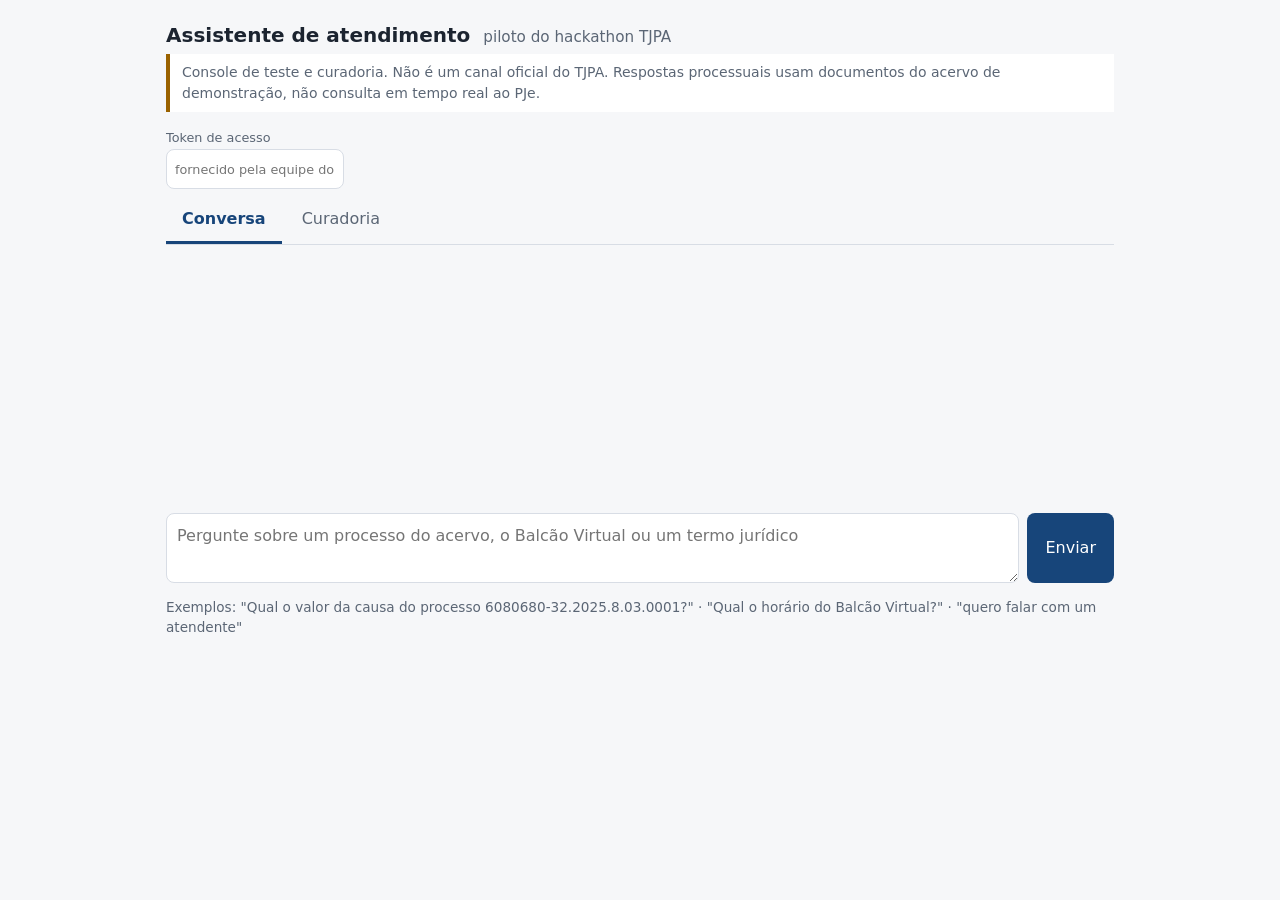
==== frontend/index.html @ 8da15c56 "feat(frontend): console de conversa e curadoria Co-Authored-By: Claude Sonnet 5.5 <noreply@anthropic" ====
<!doctype html>
<html lang="pt-BR">
<head>
  <meta charset="utf-8">
  <meta name="viewport" content="width=device-width, initial-scale=1">
  <title>Assistente TJPA - piloto</title>
  <link rel="stylesheet" href="styles.css">
</head>
<body>
  <header>
    <h1>Assistente de atendimento <span>piloto do hackathon TJPA</span></h1>
    <p class="notice">Console de teste e curadoria. Não é um canal oficial do TJPA. Respostas processuais usam documentos do acervo de demonstração, não consulta em tempo real ao PJe.</p>
    <p class="bar"><label>Token de acesso <input id="token" type="password" autocomplete="off" placeholder="fornecido pela equipe do piloto"></label></p>
    <nav role="tablist">
      <button role="tab" id="tab-chat" aria-selected="true">Conversa</button>
      <button role="tab" id="tab-cur" aria-selected="false">Curadoria</button>
    </nav>
  </header>

  <main>
    <section id="panel-chat">
      <ol id="log" aria-live="polite"></ol>
      <form id="chat-form">
        <label class="sr" for="msg">Mensagem</label>
        <textarea id="msg" rows="2" maxlength="1000" placeholder="Pergunte sobre um processo do acervo, o Balcão Virtual ou um termo jurídico" required></textarea>
        <button type="submit">Enviar</button>
      </form>
      <p class="hint">Exemplos: "Qual o valor da causa do processo 6080680-32.2025.8.03.0001?" · "Qual o horário do Balcão Virtual?" · "quero falar com um atendente"</p>
    </section>

    <section id="panel-cur" hidden>
      <div class="bar">
        <label>Domínio
          <select id="f-domain"><option value="">todos</option><option>processual</option><option>institucional</option><option>juridico</option></select>
        </label>
        <label>Estado
          <select id="f-state"><option value="">todos</option><option>pending_review</option><option>approved</option><option>rejected</option><option>needs_review</option><option>stale</option></select>
        </label>
        <label>Processo <input id="f-process" placeholder="0000000-00.0000.8.03.0000"></label>
        <button id="load" type="button">Carregar</button>
      </div>
      <p id="stats" class="hint"></p>
      <div class="table-wrap">
        <table>
          <thead><tr><th>Documento</th><th>Tipo</th><th>Estado</th><th>Motivo / origem</th><th>Ações</th></tr></thead>
          <tbody id="docs"></tbody>
        </table>
      </div>
      <p id="cur-msg" class="hint" role="status"></p>
    </section>
  </main>
  <script src="app.js"></script>
</body>
</html>
---- frontend/styles.css ----
:root {
  --bg: #f6f7f9; --card: #fff; --ink: #1c2430; --muted: #5b6675; --line: #d8dde5; --brand: #17457a; --ok: #1f7a4d; --warn: #9a6200; --bad: #b3261e;
  color-scheme: light dark;
}
@media (prefers-color-scheme: dark) {
  :root { --bg: #11161d; --card: #1a212b; --ink: #e8edf3; --muted: #9aa6b5; --line: #2c3644; --brand: #6aa6e8; --ok: #5fcf9a; --warn: #e0b04f; --bad: #ff8a80; }
}
* { box-sizing: border-box; }
body { margin: 0; font: 16px/1.5 system-ui, sans-serif; background: var(--bg); color: var(--ink); }
header, main { max-width: 980px; margin: 0 auto; padding: 0 16px; }
h1 { font-size: 1.25rem; margin: 20px 0 4px; } h1 span { color: var(--muted); font-weight: 400; font-size: .95rem; margin-left: 6px; }
.notice { margin: 0 0 12px; padding: 8px 12px; border-left: 4px solid var(--warn); background: var(--card); font-size: .875rem; color: var(--muted); }
nav { display: flex; gap: 4px; border-bottom: 1px solid var(--line); }
nav button { border: 0; background: none; color: var(--muted); padding: 10px 16px; cursor: pointer; border-bottom: 3px solid transparent; font: inherit; }
nav button[aria-selected="true"] { color: var(--brand); border-color: var(--brand); font-weight: 600; }
main { padding-top: 16px; padding-bottom: 32px; }
#log { list-style: none; margin: 0 0 12px; padding: 0; display: flex; flex-direction: column; gap: 10px; min-height: 240px; }
.msg { max-width: 88%; padding: 10px 14px; border-radius: 12px; background: var(--card); border: 1px solid var(--line); white-space: pre-wrap; overflow-wrap: anywhere; }
.msg.user { align-self: flex-end; background: var(--brand); color: #fff; border-color: var(--brand); }
.meta { margin-top: 8px; font-size: .78rem; color: var(--muted); display: flex; flex-wrap: wrap; gap: 6px; align-items: center; }
.badge { padding: 1px 8px; border-radius: 999px; border: 1px solid currentColor; font-weight: 600; }
.badge.answer { color: var(--ok); } .badge.abstain, .badge.clarify { color: var(--warn); } .badge.handoff { color: var(--bad); } .badge.greeting { color: var(--brand); }
form#chat-form { display: flex; gap: 8px; }
textarea { flex: 1; font: inherit; padding: 10px; border-radius: 8px; border: 1px solid var(--line); background: var(--card); color: var(--ink); resize: vertical; }
button, select, input { font: inherit; }
form button, .bar button { background: var(--brand); color: #fff; border: 0; border-radius: 8px; padding: 0 18px; cursor: pointer; min-height: 40px; }
button:focus-visible, textarea:focus-visible, input:focus-visible, select:focus-visible, nav button:focus-visible { outline: 3px solid var(--brand); outline-offset: 2px; }
.hint { color: var(--muted); font-size: .85rem; }
.bar { display: flex; flex-wrap: wrap; gap: 12px; align-items: end; margin-bottom: 8px; }
.bar label { display: flex; flex-direction: column; font-size: .8rem; color: var(--muted); gap: 2px; }
.bar input, .bar select { padding: 8px; border-radius: 8px; border: 1px solid var(--line); background: var(--card); color: var(--ink); min-height: 40px; }
.table-wrap { overflow-x: auto; background: var(--card); border: 1px solid var(--line); border-radius: 8px; }
table { border-collapse: collapse; width: 100%; font-size: .85rem; } th, td { padding: 8px 10px; border-bottom: 1px solid var(--line); text-align: left; vertical-align: top; }
td.actions button { margin-right: 6px; padding: 4px 10px; min-height: 32px; border-radius: 6px; border: 1px solid var(--line); background: var(--card); color: var(--ink); cursor: pointer; }
.state-approved { color: var(--ok); } .state-pending_review, .state-needs_review, .state-stale { color: var(--warn); } .state-rejected { color: var(--bad); }
.sr { position: absolute; left: -9999px; }
@media (max-width: 600px) { form#chat-form { flex-direction: column; } .msg { max-width: 100%; } }
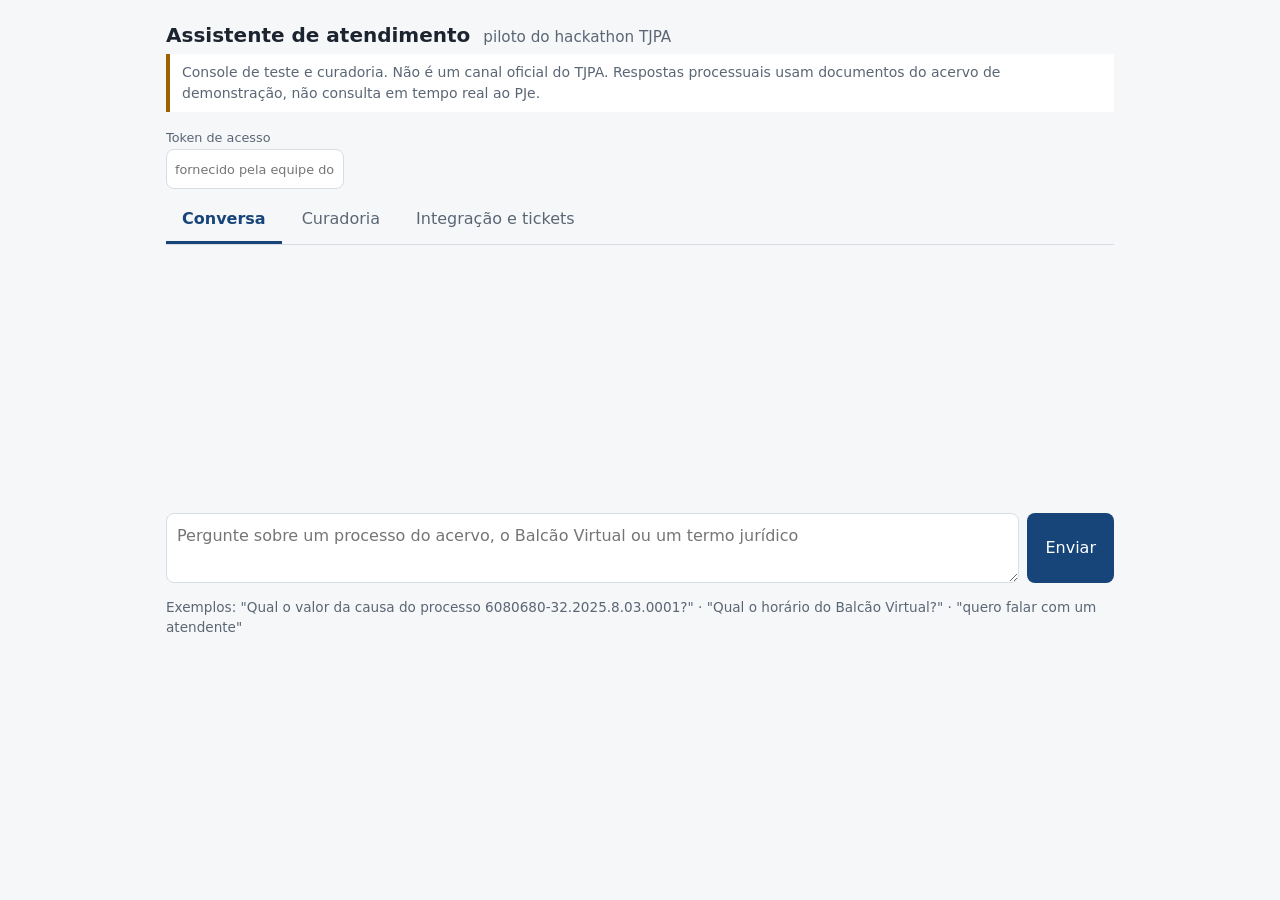
==== commit 095757b0: "feat(chat): fluxo guiado com botões, protocolo TKT e encerramento por /encerrar Co-Authored-By: Clau" ====
--- a/frontend/index.html
+++ b/frontend/index.html
@@ -14,6 +14,7 @@
     <nav role="tablist">
       <button role="tab" id="tab-chat" aria-selected="true">Conversa</button>
       <button role="tab" id="tab-cur" aria-selected="false">Curadoria</button>
+      <button role="tab" id="tab-int" aria-selected="false">Integração e tickets</button>
     </nav>
   </header>
 
@@ -48,6 +49,19 @@
       </div>
       <p id="cur-msg" class="hint" role="status"></p>
     </section>
+
+    <section id="panel-int" hidden>
+      <p class="hint">Use estes dados no painel do Chatwoot. Eventos repetidos são ignorados, então Webhook e Bot juntos não duplicam respostas.</p>
+      <button id="load-int" type="button" class="bar-btn">Carregar</button>
+      <dl id="int-info"></dl>
+      <h2>Tickets</h2>
+      <div class="table-wrap">
+        <table>
+          <thead><tr><th>Protocolo</th><th>Conversa</th><th>Aberto em</th><th>Encerrado em</th><th>Encerrado por</th><th>Estado</th></tr></thead>
+          <tbody id="tickets"></tbody>
+        </table>
+      </div>
+    </section>
   </main>
   <script src="app.js"></script>
 </body>
--- a/frontend/styles.css
+++ b/frontend/styles.css
@@ -35,3 +35,6 @@
 .state-approved { color: var(--ok); } .state-pending_review, .state-needs_review, .state-stale { color: var(--warn); } .state-rejected { color: var(--bad); }
 .sr { position: absolute; left: -9999px; }
 @media (max-width: 600px) { form#chat-form { flex-direction: column; } .msg { max-width: 100%; } }
+dl { display: grid; grid-template-columns: max-content 1fr; gap: 6px 16px; font-size: .9rem; } dt { color: var(--muted); } dd { margin: 0; overflow-wrap: anywhere; }
+.bar-btn { background: var(--brand); color: #fff; border: 0; border-radius: 8px; padding: 0 18px; min-height: 40px; cursor: pointer; margin-bottom: 8px; }
+h2 { font-size: 1.05rem; margin: 20px 0 8px; }
